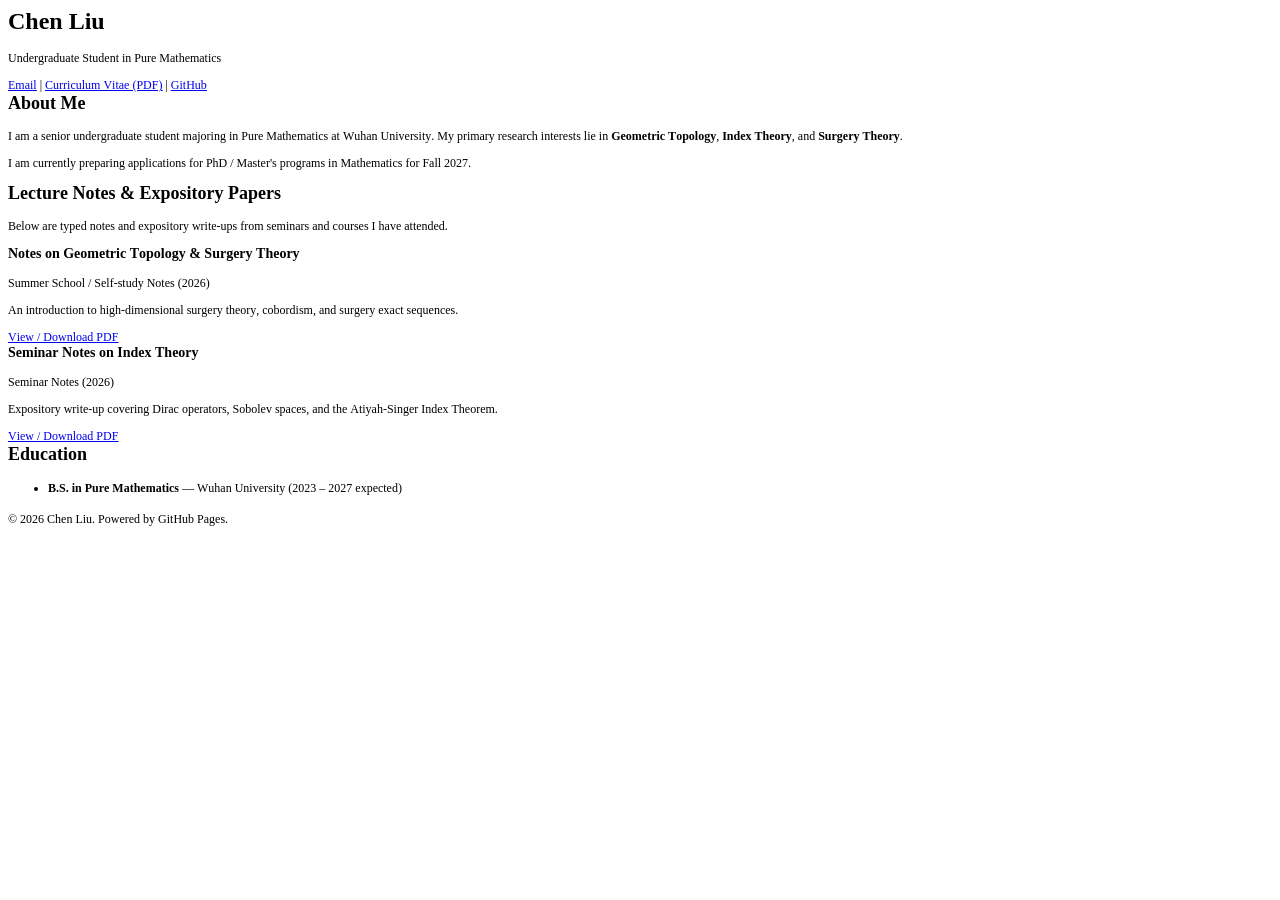
==== index.html @ 590542c5 "Rename Homepage.html to index.html" ====
<!DOCTYPE html PUBLIC "-//W3C//DTD HTML 4.01//EN" "http://www.w3.org/TR/html4/strict.dtd">
<html>
<head>
  <meta http-equiv="Content-Type" content="text/html; charset=utf-8">
  <meta http-equiv="Content-Style-Type" content="text/css">
  <title></title>
  <meta name="Generator" content="Cocoa HTML Writer">
  <meta name="CocoaVersion" content="2685.6">
  <style type="text/css">
    p.p2 {margin: 0.0px 0.0px 12.0px 0.0px; font: 12.0px Times; -webkit-text-stroke: #000000}
    p.p3 {margin: 0.0px 0.0px 0.0px 0.0px; font: 12.0px Times; color: #0000e9; -webkit-text-stroke: #0000e9}
    li.li6 {margin: 0.0px 0.0px 0.0px 0.0px; font: 12.0px Times; -webkit-text-stroke: #000000}
    span.s1 {font-kerning: none}
    span.s2 {text-decoration: underline ; font-kerning: none}
    span.s3 {font-kerning: none; color: #000000; -webkit-text-stroke: 0px #000000}
    span.s4 {text-decoration: underline ; font-kerning: none; -webkit-text-stroke: 0px #0000e9}
    span.s5 {-webkit-text-stroke: 0px #000000}
    ul.ul1 {list-style-type: disc}
  </style>
</head>
<body>
<h1 style="margin: 0.0px 0.0px 16.1px 0.0px; font: 24.0px Times; -webkit-text-stroke: #000000"><span class="s1"><b>Chen Liu</b></span></h1>
<p class="p2"><span class="s1">Undergraduate Student in Pure Mathematics</span></p>
<p class="p3"><span class="s2"><a href="mailto:whu.sillhomer@gmail.com">Email</a></span><span class="s3"> | <a href="file:///Users/sillhomer/Downloads/My%20Homepage/assets/pdf/CV.pdf"><span class="s4">Curriculum Vitae (PDF)</span></a> | <a href="https://github.com/yourusername"><span class="s4">GitHub</span></a></span></p>
<h2 style="margin: 0.0px 0.0px 14.9px 0.0px; font: 18.0px Times; -webkit-text-stroke: #000000"><span class="s1"><b>About Me</b></span></h2>
<p class="p2"><span class="s1">I am a senior undergraduate student majoring in Pure Mathematics at Wuhan University. My primary research interests lie in <b>Geometric Topology</b>, <b>Index Theory</b>, and <b>Surgery Theory</b>.</span></p>
<p class="p2"><span class="s1">I am currently preparing applications for PhD / Master's programs in Mathematics for Fall 2027.</span></p>
<h2 style="margin: 0.0px 0.0px 14.9px 0.0px; font: 18.0px Times; -webkit-text-stroke: #000000"><span class="s1"><b>Lecture Notes &amp; Expository Papers</b></span></h2>
<p class="p2"><span class="s1">Below are typed notes and expository write-ups from seminars and courses I have attended.</span></p>
<h3 style="margin: 0.0px 0.0px 14.0px 0.0px; font: 14.0px Times; -webkit-text-stroke: #000000"><span class="s1"><b>Notes on Geometric Topology &amp; Surgery Theory</b></span></h3>
<p class="p2"><span class="s1">Summer School / Self-study Notes (2026)</span></p>
<p class="p2"><span class="s1">An introduction to high-dimensional surgery theory, cobordism, and surgery exact sequences.</span></p>
<p class="p3"><span class="s2"><a href="file:///Users/sillhomer/Downloads/My%20Homepage/assets/pdf/Topology_Notes.pdf">View / Download PDF</a></span></p>
<h3 style="margin: 0.0px 0.0px 14.0px 0.0px; font: 14.0px Times; -webkit-text-stroke: #000000"><span class="s1"><b>Seminar Notes on Index Theory</b></span></h3>
<p class="p2"><span class="s1">Seminar Notes (2026)</span></p>
<p class="p2"><span class="s1">Expository write-up covering Dirac operators, Sobolev spaces, and the Atiyah-Singer Index Theorem.</span></p>
<p class="p3"><span class="s2"><a href="file:///Users/sillhomer/Downloads/My%20Homepage/assets/pdf/Index_Theory_Notes.pdf">View / Download PDF</a></span></p>
<h2 style="margin: 0.0px 0.0px 14.9px 0.0px; font: 18.0px Times; -webkit-text-stroke: #000000"><span class="s1"><b>Education</b></span></h2>
<ul class="ul1">
  <li class="li6"><span class="s5"><b></b></span><span class="s1"><b>B.S. in Pure Mathematics</b> — Wuhan University (2023 – 2027 expected)<span class="Apple-converted-space"> </span></span></li>
</ul>
<p class="p2"><span class="s1">© 2026 Chen Liu. Powered by GitHub Pages.</span></p>
</body>
</html>
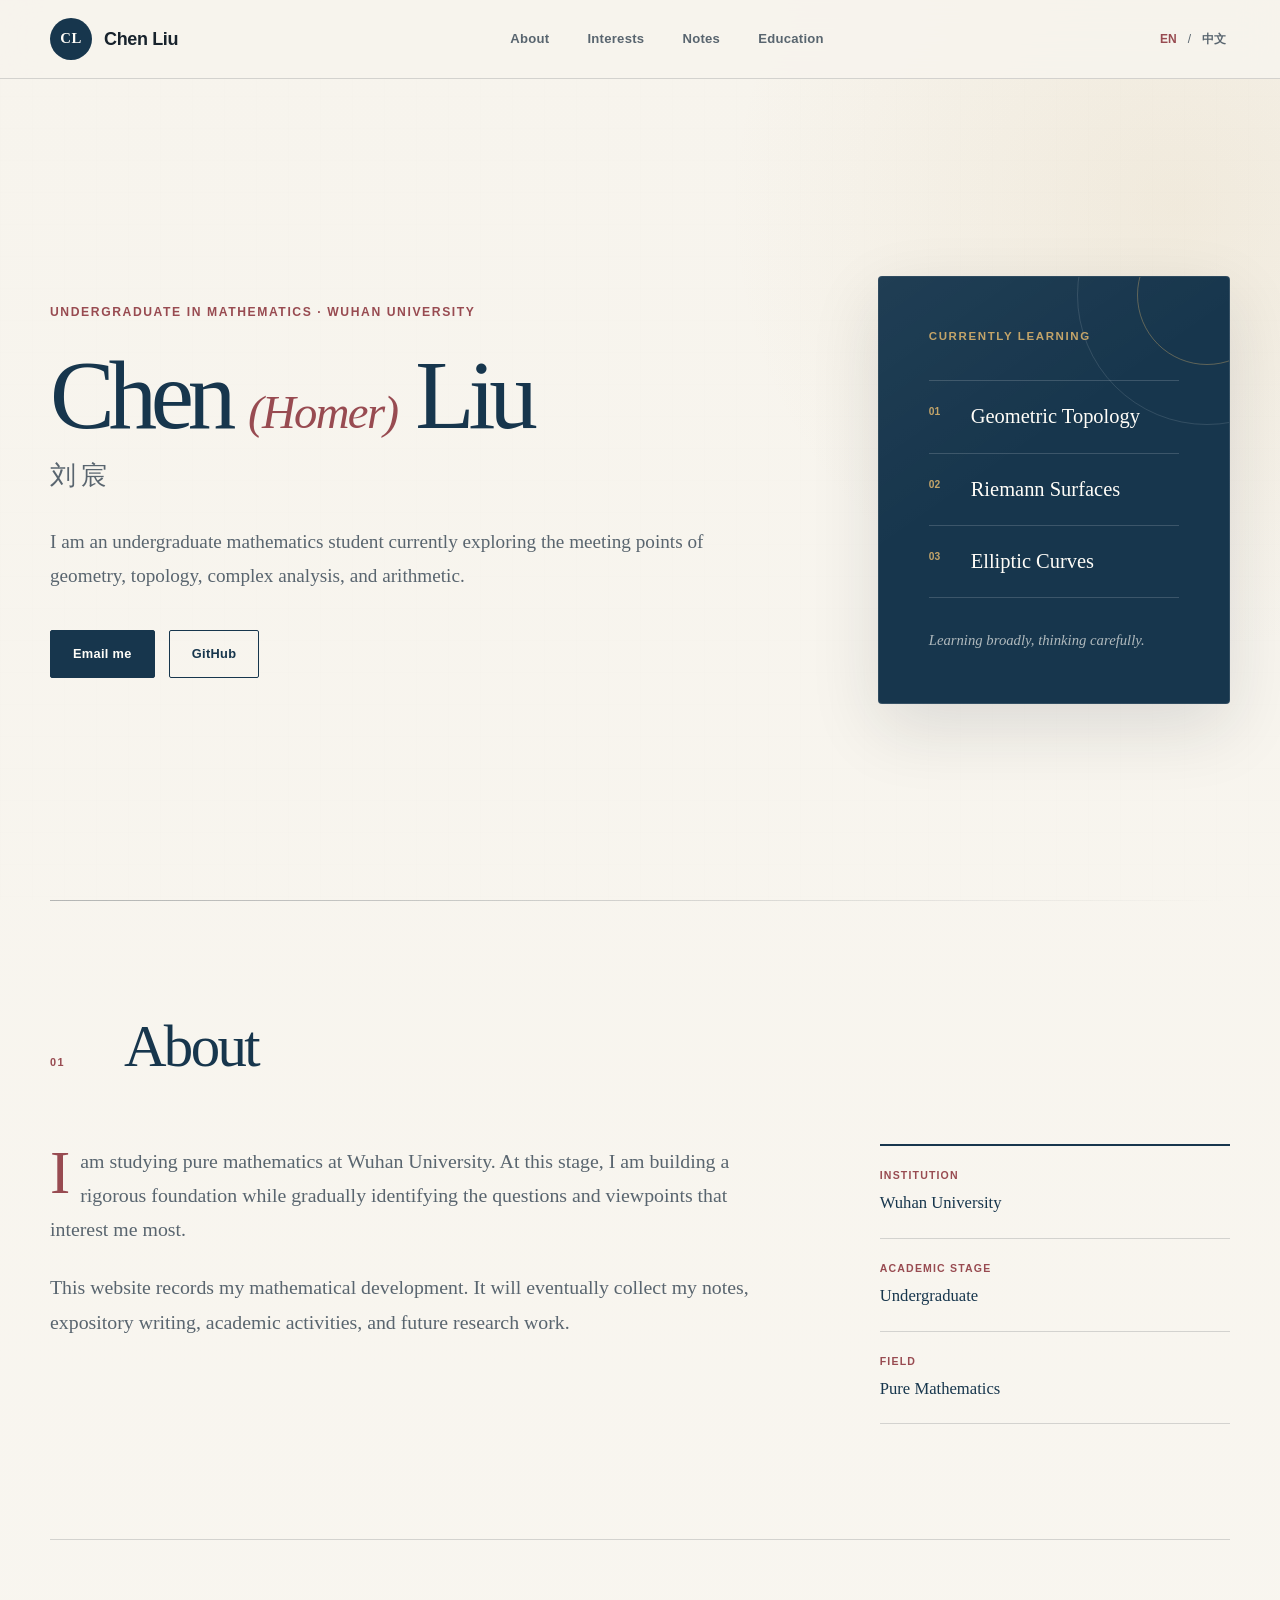
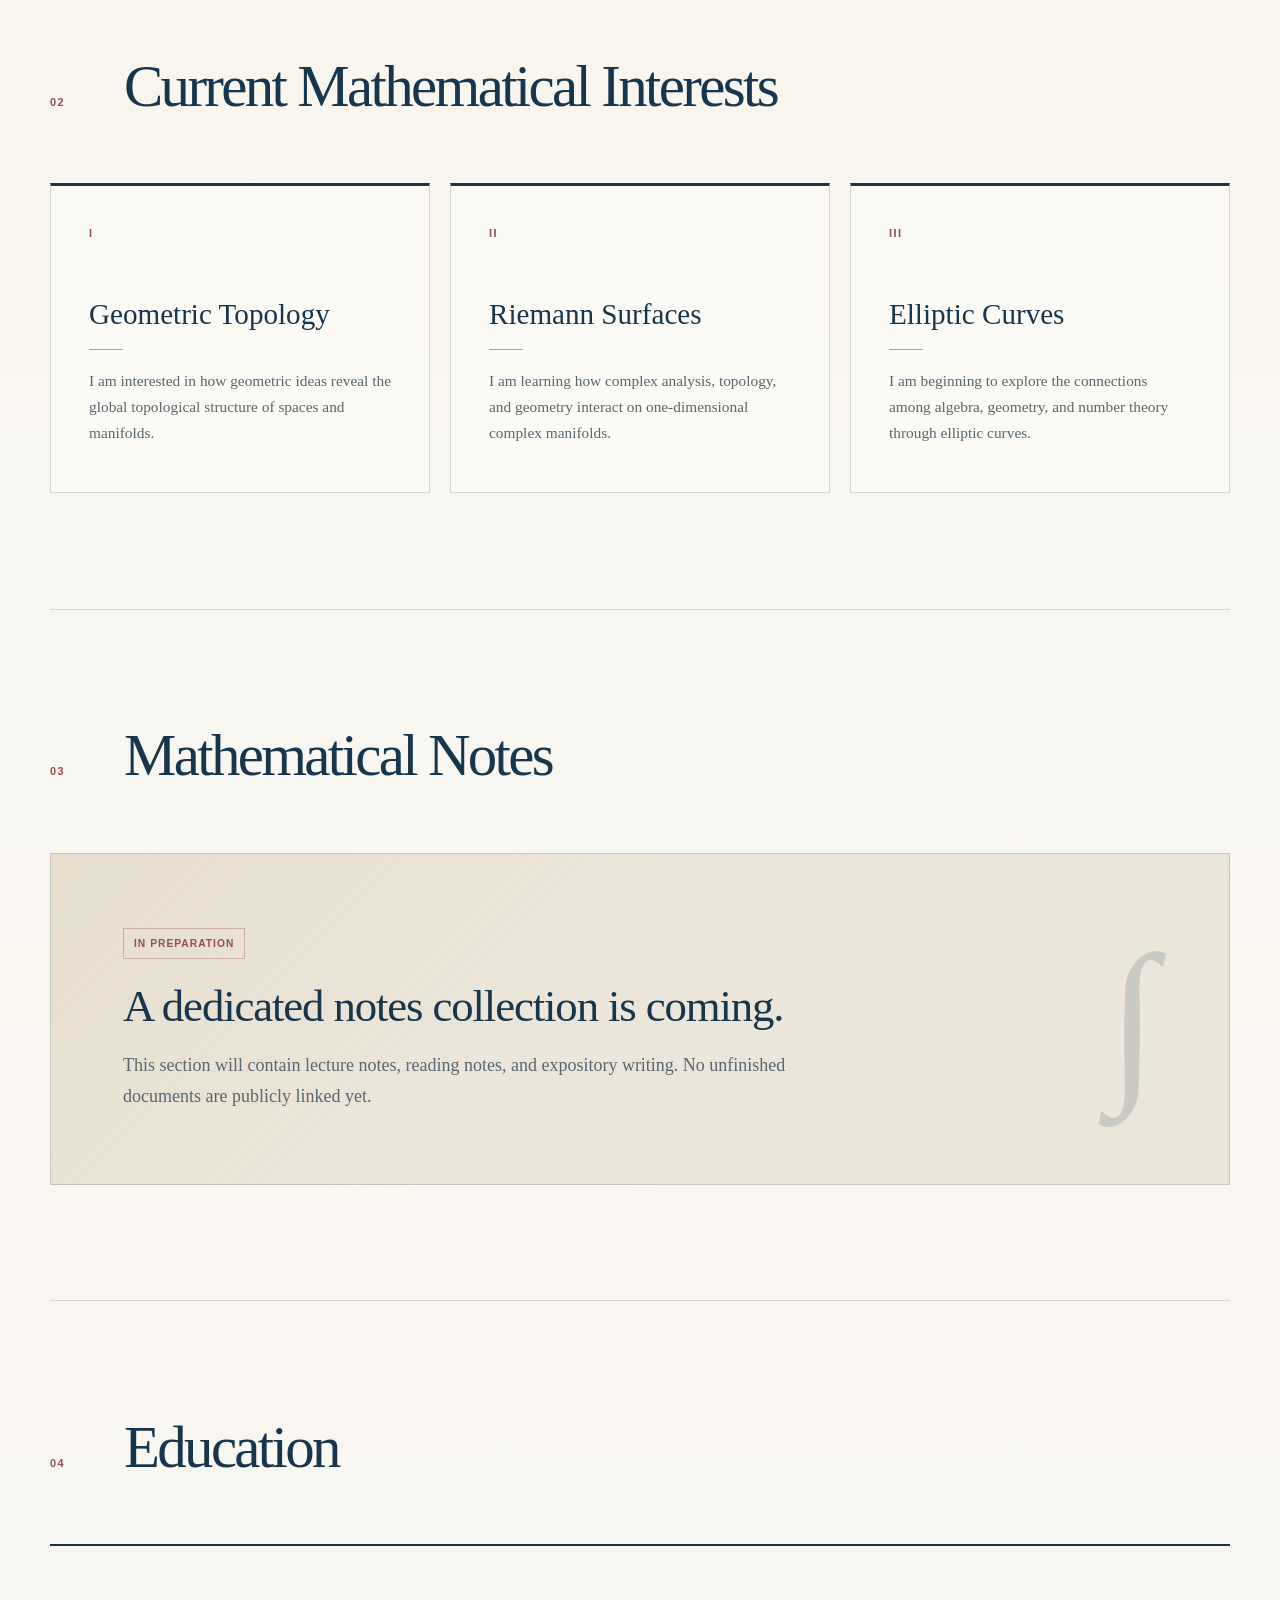
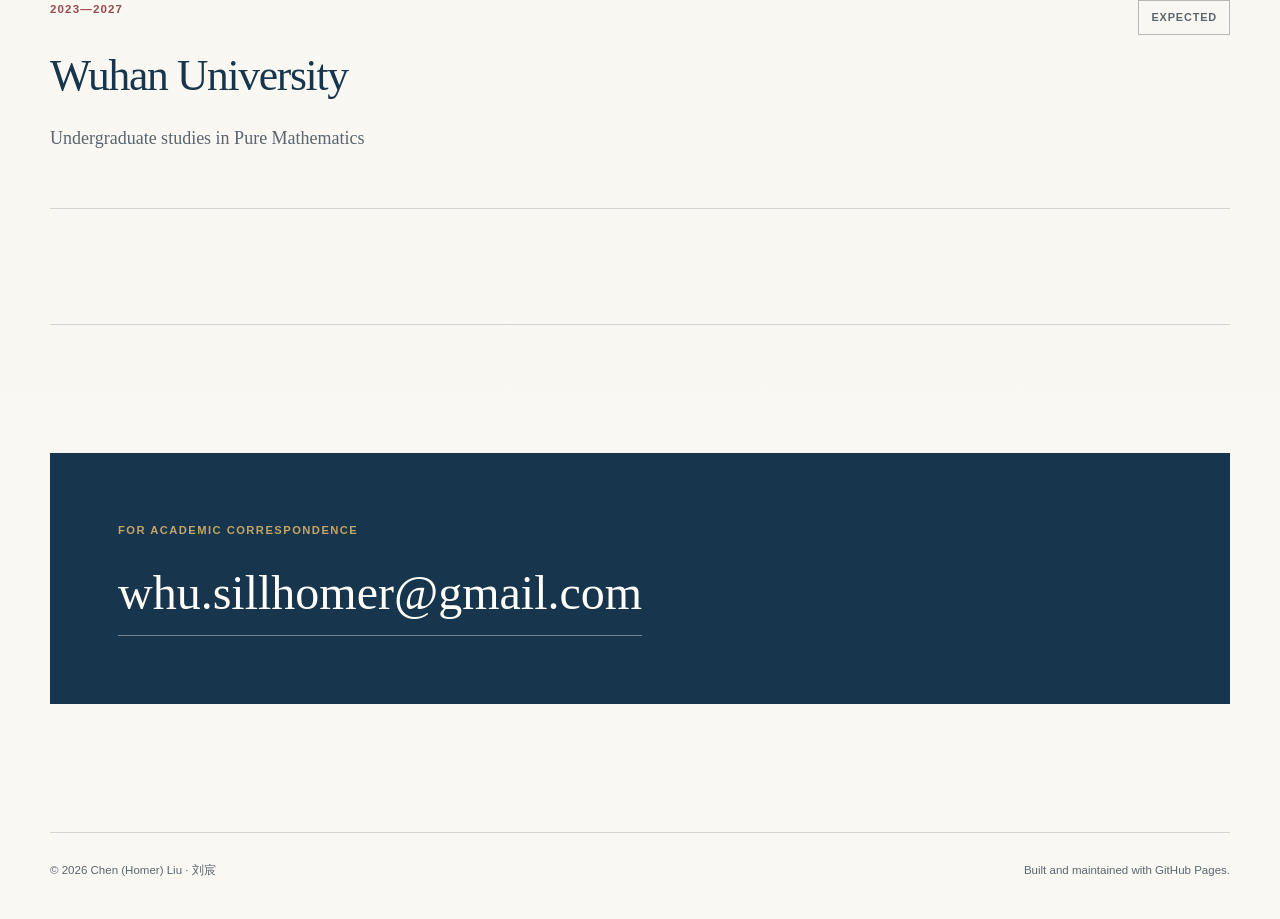
==== commit fa975ad9: "Build bilingual academic homepage" ====
--- a/index.html
+++ b/index.html
@@ -1,44 +1,371 @@
-<!DOCTYPE html PUBLIC "-//W3C//DTD HTML 4.01//EN" "http://www.w3.org/TR/html4/strict.dtd">
-<html>
+<!doctype html>
+<html lang="en" data-language="en">
 <head>
-  <meta http-equiv="Content-Type" content="text/html; charset=utf-8">
-  <meta http-equiv="Content-Style-Type" content="text/css">
-  <title></title>
-  <meta name="Generator" content="Cocoa HTML Writer">
-  <meta name="CocoaVersion" content="2685.6">
-  <style type="text/css">
-    p.p2 {margin: 0.0px 0.0px 12.0px 0.0px; font: 12.0px Times; -webkit-text-stroke: #000000}
-    p.p3 {margin: 0.0px 0.0px 0.0px 0.0px; font: 12.0px Times; color: #0000e9; -webkit-text-stroke: #0000e9}
-    li.li6 {margin: 0.0px 0.0px 0.0px 0.0px; font: 12.0px Times; -webkit-text-stroke: #000000}
-    span.s1 {font-kerning: none}
-    span.s2 {text-decoration: underline ; font-kerning: none}
-    span.s3 {font-kerning: none; color: #000000; -webkit-text-stroke: 0px #000000}
-    span.s4 {text-decoration: underline ; font-kerning: none; -webkit-text-stroke: 0px #0000e9}
-    span.s5 {-webkit-text-stroke: 0px #000000}
-    ul.ul1 {list-style-type: disc}
-  </style>
+  <meta charset="utf-8">
+  <meta name="viewport" content="width=device-width, initial-scale=1">
+  <meta
+    name="description"
+    content="The personal academic website of Chen (Homer) Liu, an undergraduate mathematics student at Wuhan University."
+  >
+  <meta name="author" content="Chen Liu">
+  <title>Chen (Homer) Liu | 刘宸</title>
+  <link rel="stylesheet" href="style.css">
 </head>
+
 <body>
-<h1 style="margin: 0.0px 0.0px 16.1px 0.0px; font: 24.0px Times; -webkit-text-stroke: #000000"><span class="s1"><b>Chen Liu</b></span></h1>
-<p class="p2"><span class="s1">Undergraduate Student in Pure Mathematics</span></p>
-<p class="p3"><span class="s2"><a href="mailto:whu.sillhomer@gmail.com">Email</a></span><span class="s3"> | <a href="file:///Users/sillhomer/Downloads/My%20Homepage/assets/pdf/CV.pdf"><span class="s4">Curriculum Vitae (PDF)</span></a> | <a href="https://github.com/yourusername"><span class="s4">GitHub</span></a></span></p>
-<h2 style="margin: 0.0px 0.0px 14.9px 0.0px; font: 18.0px Times; -webkit-text-stroke: #000000"><span class="s1"><b>About Me</b></span></h2>
-<p class="p2"><span class="s1">I am a senior undergraduate student majoring in Pure Mathematics at Wuhan University. My primary research interests lie in <b>Geometric Topology</b>, <b>Index Theory</b>, and <b>Surgery Theory</b>.</span></p>
-<p class="p2"><span class="s1">I am currently preparing applications for PhD / Master's programs in Mathematics for Fall 2027.</span></p>
-<h2 style="margin: 0.0px 0.0px 14.9px 0.0px; font: 18.0px Times; -webkit-text-stroke: #000000"><span class="s1"><b>Lecture Notes &amp; Expository Papers</b></span></h2>
-<p class="p2"><span class="s1">Below are typed notes and expository write-ups from seminars and courses I have attended.</span></p>
-<h3 style="margin: 0.0px 0.0px 14.0px 0.0px; font: 14.0px Times; -webkit-text-stroke: #000000"><span class="s1"><b>Notes on Geometric Topology &amp; Surgery Theory</b></span></h3>
-<p class="p2"><span class="s1">Summer School / Self-study Notes (2026)</span></p>
-<p class="p2"><span class="s1">An introduction to high-dimensional surgery theory, cobordism, and surgery exact sequences.</span></p>
-<p class="p3"><span class="s2"><a href="file:///Users/sillhomer/Downloads/My%20Homepage/assets/pdf/Topology_Notes.pdf">View / Download PDF</a></span></p>
-<h3 style="margin: 0.0px 0.0px 14.0px 0.0px; font: 14.0px Times; -webkit-text-stroke: #000000"><span class="s1"><b>Seminar Notes on Index Theory</b></span></h3>
-<p class="p2"><span class="s1">Seminar Notes (2026)</span></p>
-<p class="p2"><span class="s1">Expository write-up covering Dirac operators, Sobolev spaces, and the Atiyah-Singer Index Theorem.</span></p>
-<p class="p3"><span class="s2"><a href="file:///Users/sillhomer/Downloads/My%20Homepage/assets/pdf/Index_Theory_Notes.pdf">View / Download PDF</a></span></p>
-<h2 style="margin: 0.0px 0.0px 14.9px 0.0px; font: 18.0px Times; -webkit-text-stroke: #000000"><span class="s1"><b>Education</b></span></h2>
-<ul class="ul1">
-  <li class="li6"><span class="s5"><b></b></span><span class="s1"><b>B.S. in Pure Mathematics</b> — Wuhan University (2023 – 2027 expected)<span class="Apple-converted-space"> </span></span></li>
-</ul>
-<p class="p2"><span class="s1">© 2026 Chen Liu. Powered by GitHub Pages.</span></p>
+  <a class="skip-link" href="#main-content">Skip to content</a>
+
+  <header class="site-header">
+    <div class="nav-container">
+      <a class="brand" href="#home" aria-label="Homepage">
+        <span class="brand-mark">CL</span>
+        <span class="brand-name">Chen Liu</span>
+      </a>
+
+      <nav class="main-nav" aria-label="Main navigation">
+        <a href="#about" data-en="About" data-zh="关于">About</a>
+        <a href="#interests" data-en="Interests" data-zh="兴趣">Interests</a>
+        <a href="#notes" data-en="Notes" data-zh="笔记">Notes</a>
+        <a href="#education" data-en="Education" data-zh="教育">Education</a>
+      </nav>
+
+      <div class="language-switch" aria-label="Language selector">
+        <button
+          class="language-button is-active"
+          type="button"
+          data-language-button="en"
+          aria-pressed="true"
+        >
+          EN
+        </button>
+        <span aria-hidden="true">/</span>
+        <button
+          class="language-button"
+          type="button"
+          data-language-button="zh"
+          aria-pressed="false"
+        >
+          中文
+        </button>
+      </div>
+    </div>
+  </header>
+
+  <main id="main-content">
+    <section class="hero" id="home">
+      <div class="hero-copy">
+        <p
+          class="eyebrow"
+          data-en="Undergraduate in Mathematics · Wuhan University"
+          data-zh="武汉大学 · 数学专业本科生"
+        >
+          Undergraduate in Mathematics · Wuhan University
+        </p>
+
+        <h1>
+          Chen <span class="nickname">(Homer)</span> Liu
+          <span class="chinese-name">刘宸</span>
+        </h1>
+
+        <p
+          class="hero-introduction"
+          data-en="I am an undergraduate mathematics student currently exploring the meeting points of geometry, topology, complex analysis, and arithmetic."
+          data-zh="我是武汉大学数学专业本科生，目前正在探索几何、拓扑、复分析与算术之间的联系。"
+        >
+          I am an undergraduate mathematics student currently exploring the
+          meeting points of geometry, topology, complex analysis, and arithmetic.
+        </p>
+
+        <div class="hero-links">
+          <a class="primary-link" href="mailto:whu.sillhomer@gmail.com">
+            <span data-en="Email me" data-zh="联系邮箱">Email me</span>
+          </a>
+
+          <a
+            class="secondary-link"
+            href="https://github.com/ChenLiuMath"
+            target="_blank"
+            rel="noopener noreferrer"
+          >
+            GitHub
+          </a>
+        </div>
+      </div>
+
+      <aside class="focus-card">
+        <p
+          class="card-label"
+          data-en="Currently learning"
+          data-zh="近期学习"
+        >
+          Currently learning
+        </p>
+
+        <ol class="focus-list">
+          <li>
+            <span class="focus-number">01</span>
+            <span data-en="Geometric Topology" data-zh="几何拓扑">
+              Geometric Topology
+            </span>
+          </li>
+          <li>
+            <span class="focus-number">02</span>
+            <span data-en="Riemann Surfaces" data-zh="黎曼曲面">
+              Riemann Surfaces
+            </span>
+          </li>
+          <li>
+            <span class="focus-number">03</span>
+            <span data-en="Elliptic Curves" data-zh="椭圆曲线">
+              Elliptic Curves
+            </span>
+          </li>
+        </ol>
+
+        <p
+          class="card-note"
+          data-en="Learning broadly, thinking carefully."
+          data-zh="广泛学习，审慎思考。"
+        >
+          Learning broadly, thinking carefully.
+        </p>
+      </aside>
+    </section>
+
+    <section class="content-section" id="about">
+      <div class="section-heading">
+        <span class="section-number">01</span>
+        <h2 data-en="About" data-zh="关于我">About</h2>
+      </div>
+
+      <div class="section-content about-grid">
+        <div class="prose">
+          <p
+            data-en="I am studying pure mathematics at Wuhan University. At this stage, I am building a rigorous foundation while gradually identifying the questions and viewpoints that interest me most."
+            data-zh="我目前在武汉大学学习纯数学。现阶段，我正在夯实数学基础，并逐渐寻找自己最感兴趣的问题与研究视角。"
+          >
+            I am studying pure mathematics at Wuhan University. At this stage,
+            I am building a rigorous foundation while gradually identifying the
+            questions and viewpoints that interest me most.
+          </p>
+
+          <p
+            data-en="This website records my mathematical development. It will eventually collect my notes, expository writing, academic activities, and future research work."
+            data-zh="这个网站用于记录我的数学学习与成长。未来我会在这里整理数学笔记、综述文章、学术活动以及研究成果。"
+          >
+            This website records my mathematical development. It will eventually
+            collect my notes, expository writing, academic activities, and future
+            research work.
+          </p>
+        </div>
+
+        <dl class="facts">
+          <div>
+            <dt data-en="Institution" data-zh="所在院校">Institution</dt>
+            <dd data-en="Wuhan University" data-zh="武汉大学">
+              Wuhan University
+            </dd>
+          </div>
+
+          <div>
+            <dt data-en="Academic stage" data-zh="学习阶段">
+              Academic stage
+            </dt>
+            <dd data-en="Undergraduate" data-zh="本科生">Undergraduate</dd>
+          </div>
+
+          <div>
+            <dt data-en="Field" data-zh="专业方向">Field</dt>
+            <dd data-en="Pure Mathematics" data-zh="纯数学">
+              Pure Mathematics
+            </dd>
+          </div>
+        </dl>
+      </div>
+    </section>
+
+    <section class="content-section" id="interests">
+      <div class="section-heading">
+        <span class="section-number">02</span>
+        <h2
+          data-en="Current Mathematical Interests"
+          data-zh="近期数学兴趣"
+        >
+          Current Mathematical Interests
+        </h2>
+      </div>
+
+      <div class="interest-grid">
+        <article class="interest-card">
+          <p class="interest-index">I</p>
+          <h3 data-en="Geometric Topology" data-zh="几何拓扑">
+            Geometric Topology
+          </h3>
+          <p
+            data-en="I am interested in how geometric ideas reveal the global topological structure of spaces and manifolds."
+            data-zh="我希望理解几何思想如何揭示空间与流形的整体拓扑结构。"
+          >
+            I am interested in how geometric ideas reveal the global
+            topological structure of spaces and manifolds.
+          </p>
+        </article>
+
+        <article class="interest-card">
+          <p class="interest-index">II</p>
+          <h3 data-en="Riemann Surfaces" data-zh="黎曼曲面">
+            Riemann Surfaces
+          </h3>
+          <p
+            data-en="I am learning how complex analysis, topology, and geometry interact on one-dimensional complex manifolds."
+            data-zh="我正在学习复分析、拓扑与几何如何在一维复流形上相互联系。"
+          >
+            I am learning how complex analysis, topology, and geometry interact
+            on one-dimensional complex manifolds.
+          </p>
+        </article>
+
+        <article class="interest-card">
+          <p class="interest-index">III</p>
+          <h3 data-en="Elliptic Curves" data-zh="椭圆曲线">
+            Elliptic Curves
+          </h3>
+          <p
+            data-en="I am beginning to explore the connections among algebra, geometry, and number theory through elliptic curves."
+            data-zh="我正通过椭圆曲线初步探索代数、几何与数论之间的联系。"
+          >
+            I am beginning to explore the connections among algebra, geometry,
+            and number theory through elliptic curves.
+          </p>
+        </article>
+      </div>
+    </section>
+
+    <section class="content-section" id="notes">
+      <div class="section-heading">
+        <span class="section-number">03</span>
+        <h2 data-en="Mathematical Notes" data-zh="数学笔记">
+          Mathematical Notes
+        </h2>
+      </div>
+
+      <div class="notes-placeholder">
+        <div>
+          <p class="status" data-en="In preparation" data-zh="整理中">
+            In preparation
+          </p>
+          <h3
+            data-en="A dedicated notes collection is coming."
+            data-zh="数学笔记专区正在准备中。"
+          >
+            A dedicated notes collection is coming.
+          </h3>
+          <p
+            data-en="This section will contain lecture notes, reading notes, and expository writing. No unfinished documents are publicly linked yet."
+            data-zh="这里将用于整理课程笔记、读书笔记与综述文章。目前暂不公开尚未完成的文档。"
+          >
+            This section will contain lecture notes, reading notes, and
+            expository writing. No unfinished documents are publicly linked yet.
+          </p>
+        </div>
+        <span class="notes-symbol" aria-hidden="true">∫</span>
+      </div>
+    </section>
+
+    <section class="content-section" id="education">
+      <div class="section-heading">
+        <span class="section-number">04</span>
+        <h2 data-en="Education" data-zh="教育经历">Education</h2>
+      </div>
+
+      <div class="education-entry">
+        <div>
+          <p class="education-period">2023—2027</p>
+          <h3 data-en="Wuhan University" data-zh="武汉大学">
+            Wuhan University
+          </h3>
+          <p
+            data-en="Undergraduate studies in Pure Mathematics"
+            data-zh="纯数学方向本科阶段学习"
+          >
+            Undergraduate studies in Pure Mathematics
+          </p>
+        </div>
+
+        <p
+          class="education-status"
+          data-en="Expected"
+          data-zh="预计毕业"
+        >
+          Expected
+        </p>
+      </div>
+    </section>
+
+    <section class="contact-section">
+      <p data-en="For academic correspondence" data-zh="学术交流">
+        For academic correspondence
+      </p>
+      <a href="mailto:whu.sillhomer@gmail.com">
+        whu.sillhomer@gmail.com
+      </a>
+    </section>
+  </main>
+
+  <footer class="site-footer">
+    <p>
+      © <span id="current-year"></span> Chen (Homer) Liu · 刘宸
+    </p>
+    <p data-en="Built and maintained with GitHub Pages." data-zh="使用 GitHub Pages 构建与维护。">
+      Built and maintained with GitHub Pages.
+    </p>
+  </footer>
+
+  <script>
+    const root = document.documentElement;
+    const languageButtons = document.querySelectorAll("[data-language-button]");
+    const translatedElements = document.querySelectorAll("[data-en][data-zh]");
+
+    function setLanguage(language) {
+      root.dataset.language = language;
+      root.lang = language === "zh" ? "zh-CN" : "en";
+
+      translatedElements.forEach((element) => {
+        element.textContent = element.dataset[language];
+      });
+
+      languageButtons.forEach((button) => {
+        const isActive = button.dataset.languageButton === language;
+        button.classList.toggle("is-active", isActive);
+        button.setAttribute("aria-pressed", String(isActive));
+      });
+
+      try {
+        localStorage.setItem("preferred-language", language);
+      } catch (error) {
+        // The language switch still works when browser storage is unavailable.
+      }
+    }
+
+    languageButtons.forEach((button) => {
+      button.addEventListener("click", () => {
+        setLanguage(button.dataset.languageButton);
+      });
+    });
+
+    let preferredLanguage = "en";
+
+    try {
+      const savedLanguage = localStorage.getItem("preferred-language");
+      if (savedLanguage === "zh" || savedLanguage === "en") {
+        preferredLanguage = savedLanguage;
+      }
+    } catch (error) {
+      preferredLanguage = "en";
+    }
+
+    setLanguage(preferredLanguage);
+    document.getElementById("current-year").textContent =
+      new Date().getFullYear();
+  </script>
 </body>
-</html>
+</html>
--- a/style.css
+++ b/style.css
@@ -0,0 +1,970 @@
+:root {
+  color-scheme: light;
+
+  --paper: #f7f4ed;
+  --paper-deep: #ece6da;
+  --surface: #fffdf8;
+  --ink: #18232d;
+  --ink-soft: #59656f;
+  --navy: #17364d;
+  --navy-light: #315b73;
+  --accent: #984b51;
+  --gold: #c3a469;
+  --line: rgba(24, 35, 45, 0.16);
+  --line-strong: rgba(24, 35, 45, 0.3);
+  --shadow: 0 24px 70px rgba(24, 35, 45, 0.12);
+
+  --serif:
+    "Iowan Old Style",
+    "Baskerville",
+    "Times New Roman",
+    "Songti SC",
+    "STSong",
+    serif;
+
+  --sans:
+    -apple-system,
+    BlinkMacSystemFont,
+    "Segoe UI",
+    "Helvetica Neue",
+    "PingFang SC",
+    "Hiragino Sans GB",
+    "Microsoft YaHei",
+    sans-serif;
+}
+
+*,
+*::before,
+*::after {
+  box-sizing: border-box;
+}
+
+html {
+  scroll-behavior: smooth;
+  scroll-padding-top: 110px;
+}
+
+body {
+  margin: 0;
+  min-width: 320px;
+  overflow-x: hidden;
+  background:
+    radial-gradient(
+      circle at 92% 5%,
+      rgba(195, 164, 105, 0.13),
+      transparent 28rem
+    ),
+    linear-gradient(180deg, var(--paper) 0%, #faf8f3 100%);
+  color: var(--ink);
+  font-family: var(--serif);
+  font-size: 18px;
+  line-height: 1.72;
+  -webkit-font-smoothing: antialiased;
+  text-rendering: optimizeLegibility;
+}
+
+body::before {
+  position: fixed;
+  inset: 0;
+  z-index: -1;
+  pointer-events: none;
+  content: "";
+  opacity: 0.24;
+  background-image:
+    linear-gradient(rgba(23, 54, 77, 0.025) 1px, transparent 1px),
+    linear-gradient(90deg, rgba(23, 54, 77, 0.025) 1px, transparent 1px);
+  background-size: 32px 32px;
+}
+
+::selection {
+  color: var(--surface);
+  background: var(--navy);
+}
+
+a {
+  color: inherit;
+  text-decoration: none;
+}
+
+button {
+  color: inherit;
+  font: inherit;
+}
+
+a,
+button {
+  -webkit-tap-highlight-color: transparent;
+}
+
+a:focus-visible,
+button:focus-visible {
+  outline: 3px solid rgba(152, 75, 81, 0.35);
+  outline-offset: 4px;
+}
+
+.skip-link {
+  position: fixed;
+  top: 12px;
+  left: 12px;
+  z-index: 100;
+  padding: 10px 16px;
+  border-radius: 3px;
+  color: white;
+  background: var(--navy);
+  font-family: var(--sans);
+  font-size: 0.82rem;
+  transform: translateY(-150%);
+  transition: transform 160ms ease;
+}
+
+.skip-link:focus {
+  transform: translateY(0);
+}
+
+/* Navigation */
+
+.site-header {
+  position: sticky;
+  top: 0;
+  z-index: 50;
+  border-bottom: 1px solid var(--line);
+  background: rgba(247, 244, 237, 0.92);
+  -webkit-backdrop-filter: blur(18px);
+  backdrop-filter: blur(18px);
+}
+
+.nav-container {
+  display: grid;
+  grid-template-columns: auto 1fr auto;
+  align-items: center;
+  width: min(1180px, calc(100% - 48px));
+  min-height: 78px;
+  margin: 0 auto;
+  gap: 28px;
+}
+
+.brand {
+  display: inline-flex;
+  align-items: center;
+  gap: 12px;
+  font-family: var(--sans);
+  font-weight: 650;
+  letter-spacing: -0.02em;
+}
+
+.brand-mark {
+  display: grid;
+  width: 42px;
+  height: 42px;
+  place-items: center;
+  border-radius: 50%;
+  color: var(--surface);
+  background: var(--navy);
+  font-family: var(--serif);
+  font-size: 0.92rem;
+  font-weight: 700;
+  letter-spacing: 0.04em;
+}
+
+.brand-name {
+  white-space: nowrap;
+}
+
+.main-nav {
+  display: flex;
+  justify-content: center;
+  gap: clamp(18px, 3vw, 38px);
+  font-family: var(--sans);
+  font-size: 0.82rem;
+  font-weight: 600;
+  letter-spacing: 0.02em;
+}
+
+.main-nav a {
+  position: relative;
+  padding: 10px 0;
+  color: var(--ink-soft);
+}
+
+.main-nav a::after {
+  position: absolute;
+  right: 0;
+  bottom: 4px;
+  left: 0;
+  height: 1px;
+  content: "";
+  background: var(--accent);
+  transform: scaleX(0);
+  transform-origin: right;
+  transition: transform 180ms ease;
+}
+
+.main-nav a:hover {
+  color: var(--ink);
+}
+
+.main-nav a:hover::after {
+  transform: scaleX(1);
+  transform-origin: left;
+}
+
+.language-switch {
+  display: flex;
+  align-items: center;
+  gap: 7px;
+  color: var(--ink-soft);
+  font-family: var(--sans);
+  font-size: 0.75rem;
+}
+
+.language-button {
+  padding: 6px 4px;
+  border: 0;
+  cursor: pointer;
+  color: var(--ink-soft);
+  background: transparent;
+  font-weight: 600;
+}
+
+.language-button.is-active {
+  color: var(--accent);
+}
+
+/* Hero */
+
+.hero {
+  position: relative;
+  display: grid;
+  grid-template-columns: minmax(0, 1.4fr) minmax(300px, 0.68fr);
+  align-items: center;
+  width: min(1180px, calc(100% - 48px));
+  min-height: calc(100vh - 78px);
+  margin: 0 auto;
+  padding: clamp(76px, 10vw, 136px) 0;
+  gap: clamp(54px, 8vw, 110px);
+}
+
+.hero::after {
+  position: absolute;
+  right: 0;
+  bottom: 0;
+  left: 0;
+  height: 1px;
+  content: "";
+  background: linear-gradient(
+    90deg,
+    var(--line-strong),
+    var(--line),
+    transparent
+  );
+}
+
+.eyebrow {
+  margin: 0 0 28px;
+  color: var(--accent);
+  font-family: var(--sans);
+  font-size: 0.76rem;
+  font-weight: 700;
+  letter-spacing: 0.13em;
+  text-transform: uppercase;
+}
+
+.hero h1 {
+  max-width: 850px;
+  margin: 0;
+  color: var(--navy);
+  font-size: clamp(3.6rem, 7.6vw, 7.2rem);
+  font-weight: 500;
+  letter-spacing: -0.065em;
+  line-height: 0.92;
+}
+
+.nickname {
+  color: var(--accent);
+  font-size: 0.48em;
+  font-style: italic;
+  font-weight: 400;
+  letter-spacing: -0.035em;
+}
+
+.chinese-name {
+  display: block;
+  margin-top: 0.75em;
+  color: var(--ink-soft);
+  font-family:
+    "Songti SC",
+    "STSong",
+    var(--serif);
+  font-size: 0.27em;
+  font-weight: 500;
+  letter-spacing: 0.2em;
+  line-height: 1.2;
+}
+
+.hero-introduction {
+  max-width: 720px;
+  margin: 34px 0 0;
+  color: var(--ink-soft);
+  font-size: clamp(1.08rem, 1.5vw, 1.3rem);
+  line-height: 1.75;
+}
+
+.hero-links {
+  display: flex;
+  flex-wrap: wrap;
+  margin-top: 38px;
+  gap: 14px;
+}
+
+.primary-link,
+.secondary-link {
+  display: inline-flex;
+  min-height: 48px;
+  align-items: center;
+  justify-content: center;
+  padding: 0 22px;
+  border: 1px solid var(--navy);
+  border-radius: 2px;
+  font-family: var(--sans);
+  font-size: 0.8rem;
+  font-weight: 650;
+  letter-spacing: 0.025em;
+  transition:
+    color 180ms ease,
+    background 180ms ease,
+    transform 180ms ease;
+}
+
+.primary-link {
+  color: var(--surface);
+  background: var(--navy);
+}
+
+.secondary-link {
+  color: var(--navy);
+  background: transparent;
+}
+
+.primary-link:hover,
+.secondary-link:hover {
+  transform: translateY(-2px);
+}
+
+.primary-link:hover {
+  background: var(--navy-light);
+}
+
+.secondary-link:hover {
+  color: var(--surface);
+  background: var(--navy);
+}
+
+/* Current-focus card */
+
+.focus-card {
+  position: relative;
+  overflow: hidden;
+  padding: clamp(34px, 4vw, 50px);
+  border: 1px solid rgba(255, 255, 255, 0.1);
+  border-radius: 4px;
+  color: var(--surface);
+  background:
+    linear-gradient(145deg, rgba(255, 255, 255, 0.04), transparent 42%),
+    var(--navy);
+  box-shadow: var(--shadow);
+}
+
+.focus-card::before {
+  position: absolute;
+  top: -112px;
+  right: -108px;
+  width: 260px;
+  height: 260px;
+  border: 1px solid rgba(255, 255, 255, 0.12);
+  border-radius: 50%;
+  content: "";
+}
+
+.focus-card::after {
+  position: absolute;
+  top: -52px;
+  right: -48px;
+  width: 140px;
+  height: 140px;
+  border: 1px solid rgba(195, 164, 105, 0.42);
+  border-radius: 50%;
+  content: "";
+}
+
+.card-label {
+  position: relative;
+  z-index: 1;
+  margin: 0 0 34px;
+  color: var(--gold);
+  font-family: var(--sans);
+  font-size: 0.72rem;
+  font-weight: 700;
+  letter-spacing: 0.14em;
+  text-transform: uppercase;
+}
+
+.focus-list {
+  position: relative;
+  z-index: 1;
+  padding: 0;
+  margin: 0;
+  list-style: none;
+}
+
+.focus-list li {
+  display: grid;
+  grid-template-columns: 34px 1fr;
+  padding: 18px 0;
+  border-top: 1px solid rgba(255, 255, 255, 0.16);
+  gap: 8px;
+  font-size: clamp(1.05rem, 1.6vw, 1.3rem);
+}
+
+.focus-list li:last-child {
+  border-bottom: 1px solid rgba(255, 255, 255, 0.16);
+}
+
+.focus-number {
+  padding-top: 4px;
+  color: var(--gold);
+  font-family: var(--sans);
+  font-size: 0.64rem;
+  font-weight: 700;
+}
+
+.card-note {
+  position: relative;
+  z-index: 1;
+  margin: 30px 0 0;
+  color: rgba(255, 253, 248, 0.66);
+  font-size: 0.92rem;
+  font-style: italic;
+}
+
+/* Shared section styles */
+
+.content-section {
+  width: min(1180px, calc(100% - 48px));
+  margin: 0 auto;
+  padding: clamp(76px, 9vw, 116px) 0;
+  border-bottom: 1px solid var(--line);
+  scroll-margin-top: 100px;
+}
+
+.section-heading {
+  display: grid;
+  grid-template-columns: 54px minmax(0, 1fr);
+  align-items: baseline;
+  margin-bottom: clamp(38px, 6vw, 66px);
+  gap: 20px;
+}
+
+.section-number {
+  color: var(--accent);
+  font-family: var(--sans);
+  font-size: 0.68rem;
+  font-weight: 700;
+  letter-spacing: 0.13em;
+}
+
+.section-heading h2 {
+  margin: 0;
+  color: var(--navy);
+  font-size: clamp(2.2rem, 4.6vw, 4.25rem);
+  font-weight: 500;
+  letter-spacing: -0.045em;
+  line-height: 1.05;
+}
+
+/* About */
+
+.about-grid {
+  display: grid;
+  grid-template-columns: minmax(0, 1.35fr) minmax(260px, 0.65fr);
+  align-items: start;
+  gap: clamp(48px, 8vw, 110px);
+}
+
+.prose {
+  max-width: 760px;
+}
+
+.prose p {
+  margin: 0;
+  color: var(--ink-soft);
+  font-size: clamp(1.06rem, 1.55vw, 1.24rem);
+}
+
+.prose p + p {
+  margin-top: 24px;
+}
+
+html[data-language="en"] .prose p:first-child::first-letter {
+  float: left;
+  margin: 8px 10px 0 0;
+  color: var(--accent);
+  font-size: 3.8rem;
+  line-height: 0.68;
+}
+
+.facts {
+  padding: 0;
+  margin: 0;
+  border-top: 2px solid var(--navy);
+}
+
+.facts div {
+  padding: 20px 0;
+  border-bottom: 1px solid var(--line);
+}
+
+.facts dt {
+  margin-bottom: 5px;
+  color: var(--accent);
+  font-family: var(--sans);
+  font-size: 0.66rem;
+  font-weight: 700;
+  letter-spacing: 0.11em;
+  text-transform: uppercase;
+}
+
+.facts dd {
+  margin: 0;
+  color: var(--navy);
+  font-size: 1.04rem;
+}
+
+/* Interests */
+
+.interest-grid {
+  display: grid;
+  grid-template-columns: repeat(3, minmax(0, 1fr));
+  gap: 20px;
+}
+
+.interest-card {
+  position: relative;
+  min-height: 310px;
+  padding: clamp(26px, 3vw, 38px);
+  border: 1px solid var(--line);
+  border-top: 3px solid var(--navy);
+  background: rgba(255, 253, 248, 0.58);
+  transition:
+    border-color 180ms ease,
+    box-shadow 180ms ease,
+    transform 180ms ease;
+}
+
+.interest-card:hover {
+  border-color: rgba(23, 54, 77, 0.3);
+  box-shadow: 0 18px 45px rgba(24, 35, 45, 0.08);
+  transform: translateY(-5px);
+}
+
+.interest-index {
+  margin: 0 0 54px;
+  color: var(--accent);
+  font-family: var(--sans);
+  font-size: 0.7rem;
+  font-weight: 700;
+  letter-spacing: 0.12em;
+}
+
+.interest-card h3 {
+  margin: 0 0 18px;
+  color: var(--navy);
+  font-size: clamp(1.35rem, 2.3vw, 1.82rem);
+  font-weight: 500;
+  line-height: 1.15;
+}
+
+.interest-card h3::after {
+  display: block;
+  width: 34px;
+  height: 1px;
+  margin-top: 18px;
+  content: "";
+  background: var(--gold);
+}
+
+.interest-card > p:last-child {
+  margin: 0;
+  color: var(--ink-soft);
+  font-size: 0.96rem;
+  line-height: 1.7;
+}
+
+/* Notes */
+
+.notes-placeholder {
+  position: relative;
+  display: grid;
+  grid-template-columns: minmax(0, 1fr) auto;
+  align-items: center;
+  overflow: hidden;
+  padding: clamp(34px, 6vw, 72px);
+  border: 1px solid var(--line);
+  background:
+    linear-gradient(
+      135deg,
+      rgba(195, 164, 105, 0.12),
+      transparent 42%
+    ),
+    var(--paper-deep);
+  gap: 40px;
+}
+
+.notes-placeholder > div {
+  position: relative;
+  z-index: 1;
+  max-width: 760px;
+}
+
+.status {
+  display: inline-block;
+  padding: 6px 10px;
+  margin: 0 0 22px;
+  border: 1px solid rgba(152, 75, 81, 0.34);
+  color: var(--accent);
+  font-family: var(--sans);
+  font-size: 0.64rem;
+  font-weight: 700;
+  letter-spacing: 0.1em;
+  text-transform: uppercase;
+}
+
+.notes-placeholder h3 {
+  margin: 0 0 18px;
+  color: var(--navy);
+  font-size: clamp(1.7rem, 3.5vw, 3rem);
+  font-weight: 500;
+  letter-spacing: -0.025em;
+  line-height: 1.14;
+}
+
+.notes-placeholder p:last-child {
+  max-width: 680px;
+  margin: 0;
+  color: var(--ink-soft);
+}
+
+.notes-symbol {
+  position: relative;
+  z-index: 1;
+  color: rgba(23, 54, 77, 0.16);
+  font-size: clamp(7rem, 14vw, 12rem);
+  font-style: italic;
+  line-height: 0.7;
+}
+
+/* Education */
+
+.education-entry {
+  display: flex;
+  align-items: flex-start;
+  justify-content: space-between;
+  padding: clamp(30px, 5vw, 54px) 0;
+  border-top: 2px solid var(--navy);
+  border-bottom: 1px solid var(--line);
+  gap: 32px;
+}
+
+.education-period {
+  margin: 0 0 18px;
+  color: var(--accent);
+  font-family: var(--sans);
+  font-size: 0.72rem;
+  font-weight: 700;
+  letter-spacing: 0.1em;
+}
+
+.education-entry h3 {
+  margin: 0 0 10px;
+  color: var(--navy);
+  font-size: clamp(1.75rem, 3.4vw, 3rem);
+  font-weight: 500;
+  letter-spacing: -0.03em;
+}
+
+.education-entry div > p:last-child {
+  margin: 0;
+  color: var(--ink-soft);
+}
+
+.education-status {
+  flex: 0 0 auto;
+  padding: 7px 12px;
+  margin: 0;
+  border: 1px solid var(--line-strong);
+  color: var(--ink-soft);
+  font-family: var(--sans);
+  font-size: 0.68rem;
+  font-weight: 650;
+  letter-spacing: 0.08em;
+  text-transform: uppercase;
+}
+
+/* Contact and footer */
+
+.contact-section {
+  display: grid;
+  width: min(1180px, calc(100% - 48px));
+  margin: clamp(76px, 10vw, 130px) auto;
+  padding: clamp(38px, 6vw, 68px);
+  color: var(--surface);
+  background: var(--navy);
+  gap: 12px;
+}
+
+.contact-section p {
+  margin: 0;
+  color: var(--gold);
+  font-family: var(--sans);
+  font-size: 0.7rem;
+  font-weight: 700;
+  letter-spacing: 0.13em;
+  text-transform: uppercase;
+}
+
+.contact-section a {
+  width: fit-content;
+  max-width: 100%;
+  border-bottom: 1px solid rgba(255, 253, 248, 0.4);
+  font-size: clamp(1.35rem, 4vw, 3rem);
+  overflow-wrap: anywhere;
+  transition:
+    color 160ms ease,
+    border-color 160ms ease;
+}
+
+.contact-section a:hover {
+  color: var(--gold);
+  border-color: var(--gold);
+}
+
+.site-footer {
+  display: flex;
+  justify-content: space-between;
+  width: min(1180px, calc(100% - 48px));
+  padding: 28px 0 38px;
+  margin: 0 auto;
+  border-top: 1px solid var(--line);
+  color: var(--ink-soft);
+  gap: 24px;
+  font-family: var(--sans);
+  font-size: 0.72rem;
+}
+
+.site-footer p {
+  margin: 0;
+}
+
+/* Chinese typography */
+
+html[data-language="zh"] body {
+  letter-spacing: 0.01em;
+}
+
+html[data-language="zh"] .hero-introduction,
+html[data-language="zh"] .prose p,
+html[data-language="zh"] .interest-card > p:last-child,
+html[data-language="zh"] .notes-placeholder p:last-child {
+  line-height: 1.95;
+}
+
+html[data-language="zh"] .eyebrow,
+html[data-language="zh"] .card-label,
+html[data-language="zh"] .facts dt,
+html[data-language="zh"] .status,
+html[data-language="zh"] .contact-section p {
+  letter-spacing: 0.08em;
+}
+
+/* Tablet */
+
+@media (max-width: 940px) {
+  .hero {
+    grid-template-columns: 1fr;
+    min-height: auto;
+  }
+
+  .focus-card {
+    width: min(100%, 620px);
+  }
+
+  .about-grid {
+    grid-template-columns: 1fr;
+  }
+
+  .facts {
+    display: grid;
+    grid-template-columns: repeat(3, 1fr);
+  }
+
+  .facts div {
+    padding-right: 18px;
+  }
+
+  .interest-grid {
+    grid-template-columns: 1fr;
+  }
+
+  .interest-card {
+    min-height: auto;
+  }
+
+  .interest-index {
+    margin-bottom: 32px;
+  }
+}
+
+/* Mobile navigation and layout */
+
+@media (max-width: 720px) {
+  body {
+    font-size: 17px;
+  }
+
+  html {
+    scroll-padding-top: 140px;
+  }
+
+  .nav-container {
+    grid-template-columns: 1fr auto;
+    width: min(100% - 32px, 1180px);
+    padding: 13px 0;
+    gap: 10px 18px;
+  }
+
+  .brand-mark {
+    width: 38px;
+    height: 38px;
+  }
+
+  .main-nav {
+    grid-column: 1 / -1;
+    grid-row: 2;
+    justify-content: flex-start;
+    overflow-x: auto;
+    padding: 3px 0 0;
+    gap: 24px;
+    scrollbar-width: none;
+  }
+
+  .main-nav::-webkit-scrollbar {
+    display: none;
+  }
+
+  .main-nav a {
+    flex: 0 0 auto;
+    padding: 6px 0;
+  }
+
+  .language-switch {
+    justify-self: end;
+  }
+
+  .hero,
+  .content-section,
+  .contact-section,
+  .site-footer {
+    width: min(100% - 32px, 1180px);
+  }
+
+  .hero {
+    padding: 70px 0 82px;
+    gap: 54px;
+  }
+
+  .hero h1 {
+    font-size: clamp(3rem, 15vw, 5.3rem);
+  }
+
+  .hero-introduction {
+    margin-top: 28px;
+  }
+
+  .section-heading {
+    grid-template-columns: 38px minmax(0, 1fr);
+    gap: 12px;
+  }
+
+  .facts {
+    grid-template-columns: 1fr;
+  }
+
+  .notes-placeholder {
+    grid-template-columns: 1fr;
+  }
+
+  .notes-symbol {
+    position: absolute;
+    right: 18px;
+    bottom: 4px;
+    opacity: 0.5;
+  }
+
+  .education-entry {
+    flex-direction: column;
+  }
+
+  .site-footer {
+    flex-direction: column;
+    padding-bottom: 30px;
+    gap: 8px;
+  }
+}
+
+@media (max-width: 440px) {
+  .brand-name {
+    display: none;
+  }
+
+  .hero-links {
+    align-items: stretch;
+    flex-direction: column;
+  }
+
+  .primary-link,
+  .secondary-link {
+    width: 100%;
+  }
+
+  .focus-card {
+    padding: 30px 24px;
+  }
+
+  .content-section {
+    padding: 70px 0;
+  }
+
+  .section-heading h2 {
+    font-size: 2.25rem;
+  }
+
+  .contact-section {
+    padding: 34px 24px;
+  }
+}
+
+/* Respect reduced-motion preferences */
+
+@media (prefers-reduced-motion: reduce) {
+  html {
+    scroll-behavior: auto;
+  }
+
+  *,
+  *::before,
+  *::after {
+    scroll-behavior: auto !important;
+    transition-duration: 0.01ms !important;
+    animation-duration: 0.01ms !important;
+    animation-iteration-count: 1 !important;
+  }
+}
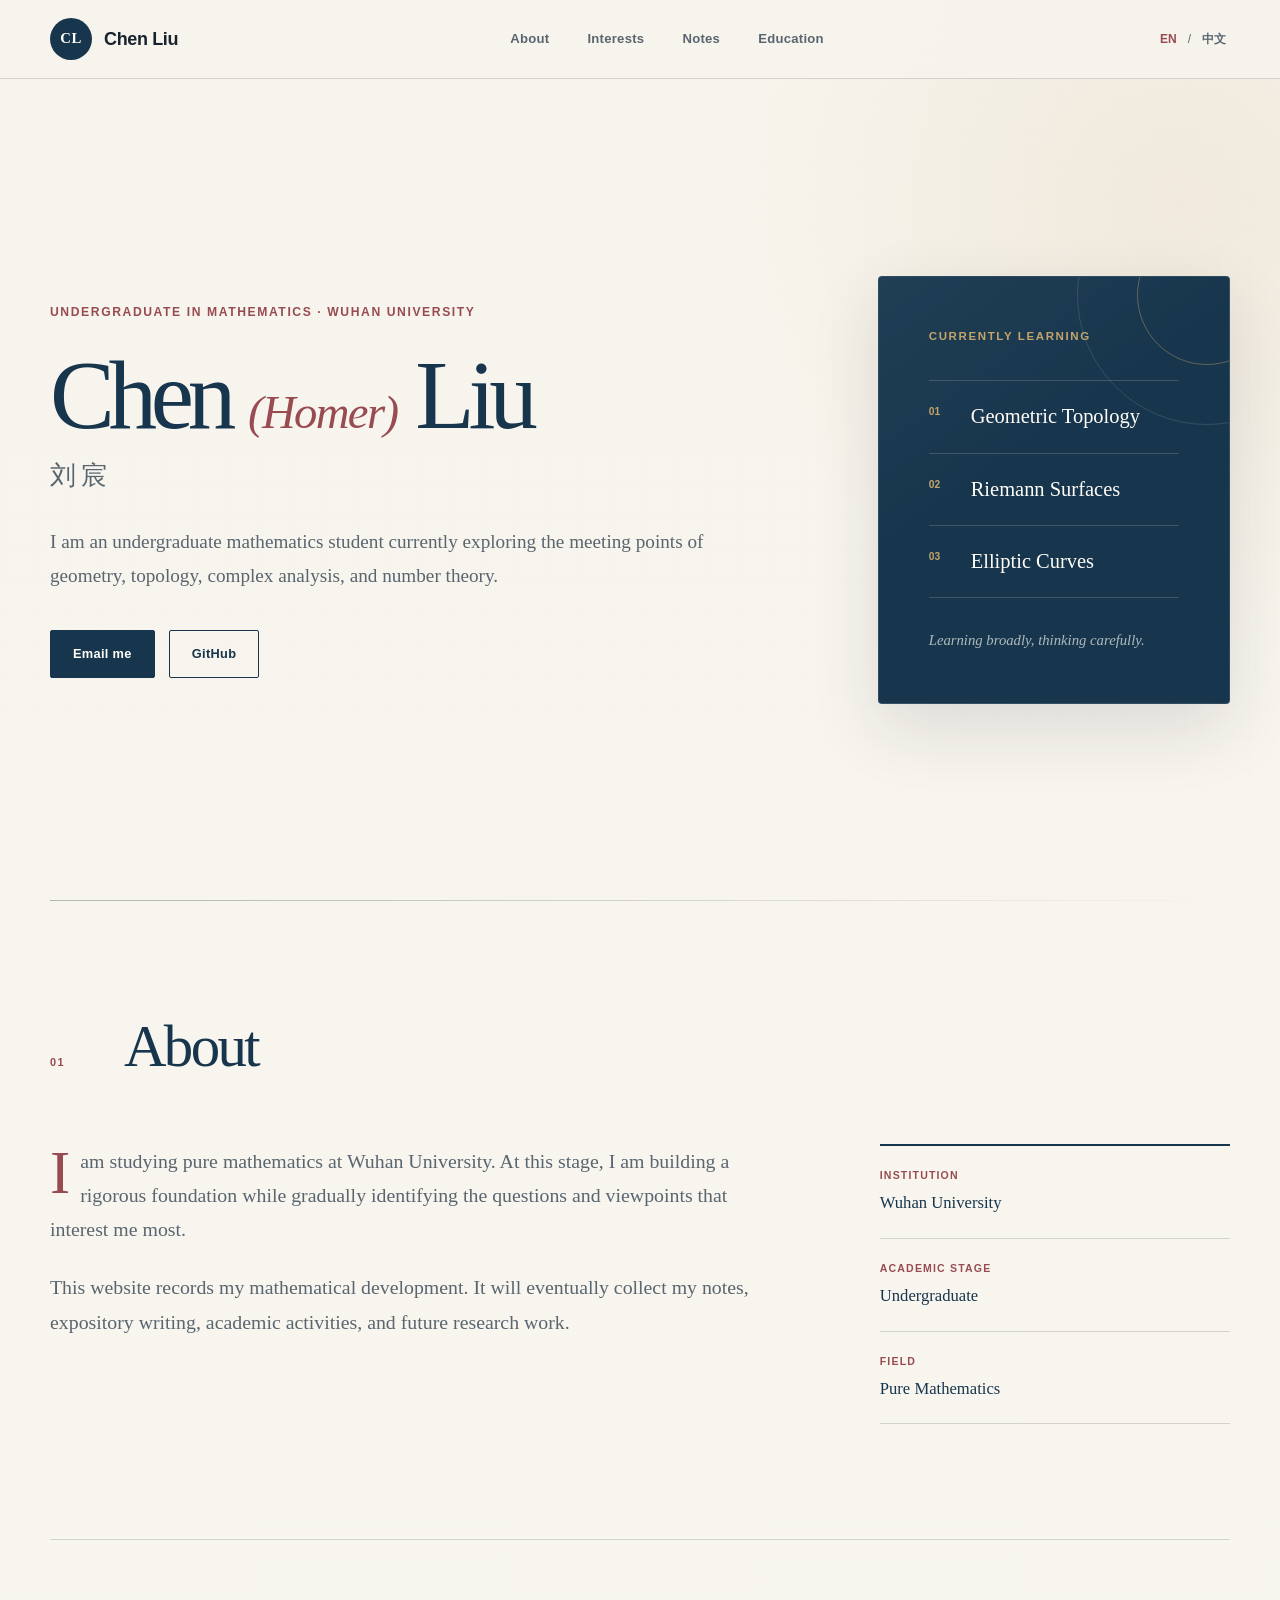
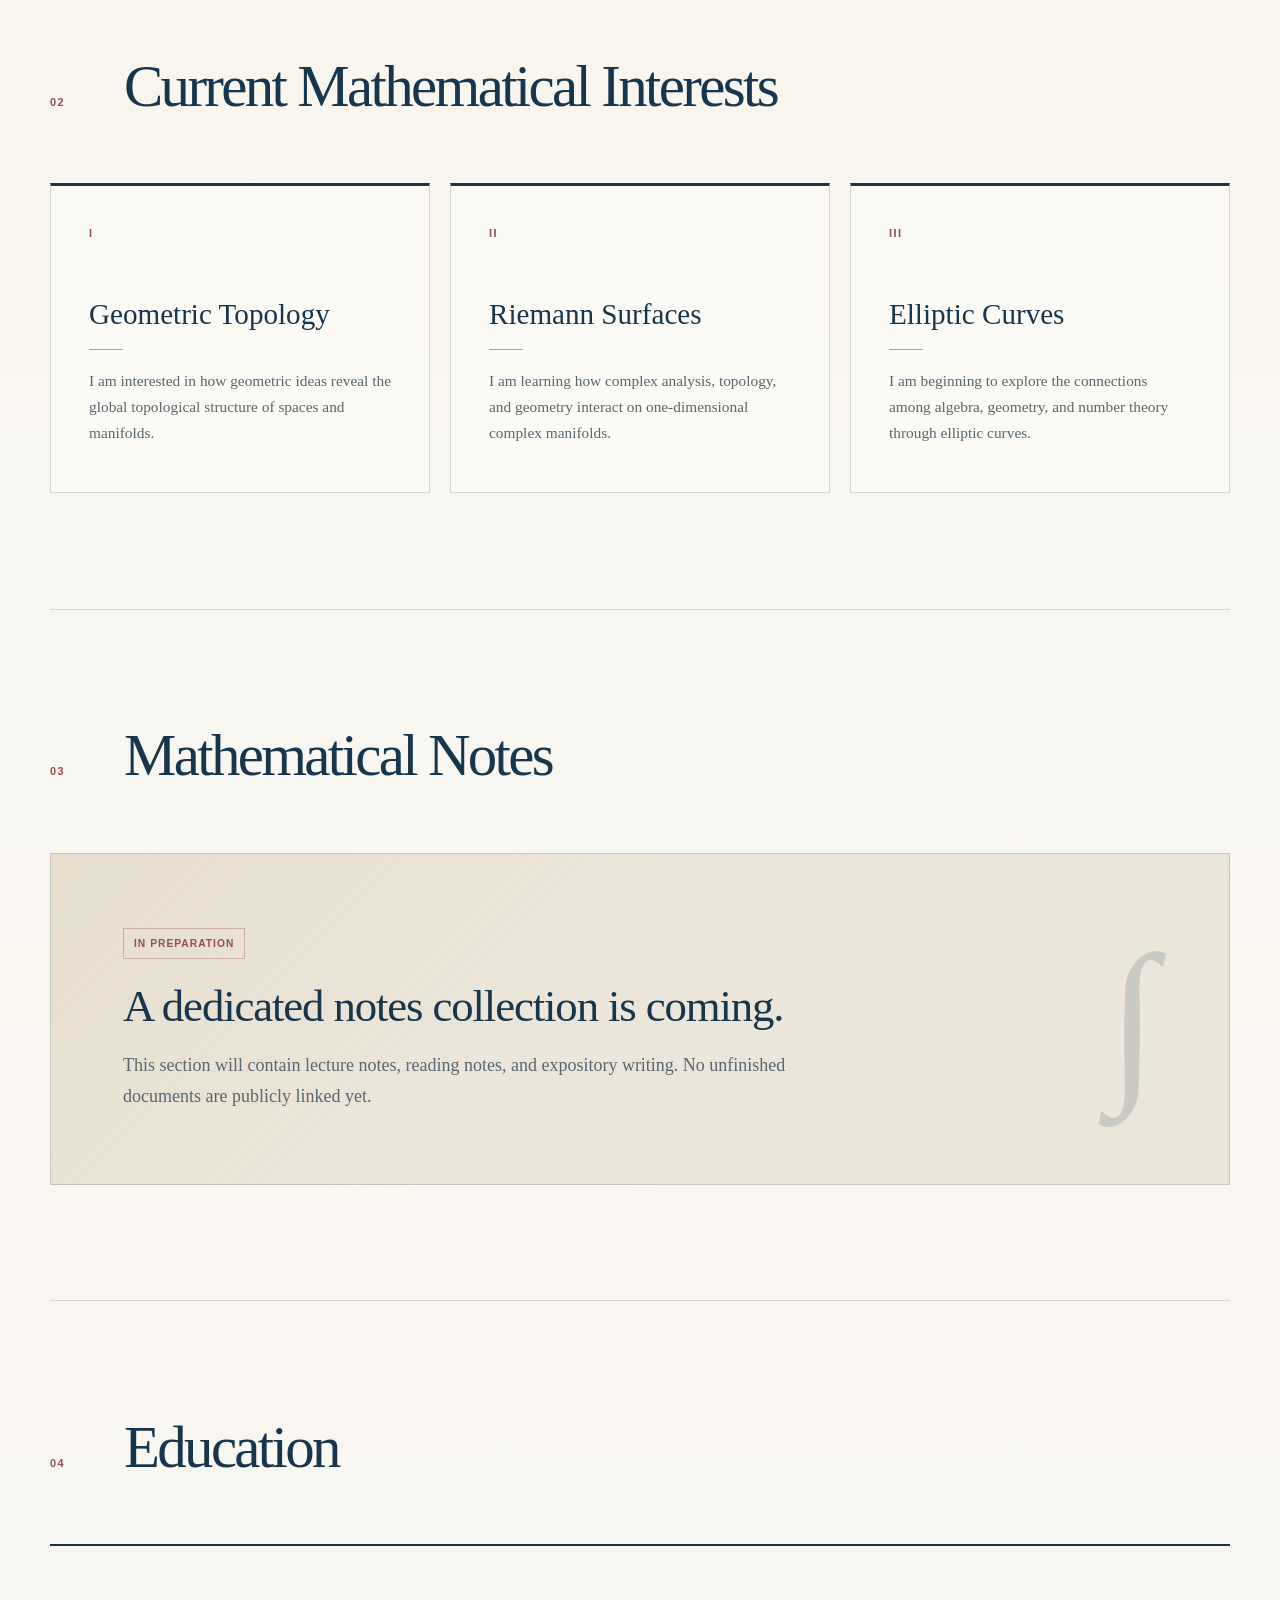
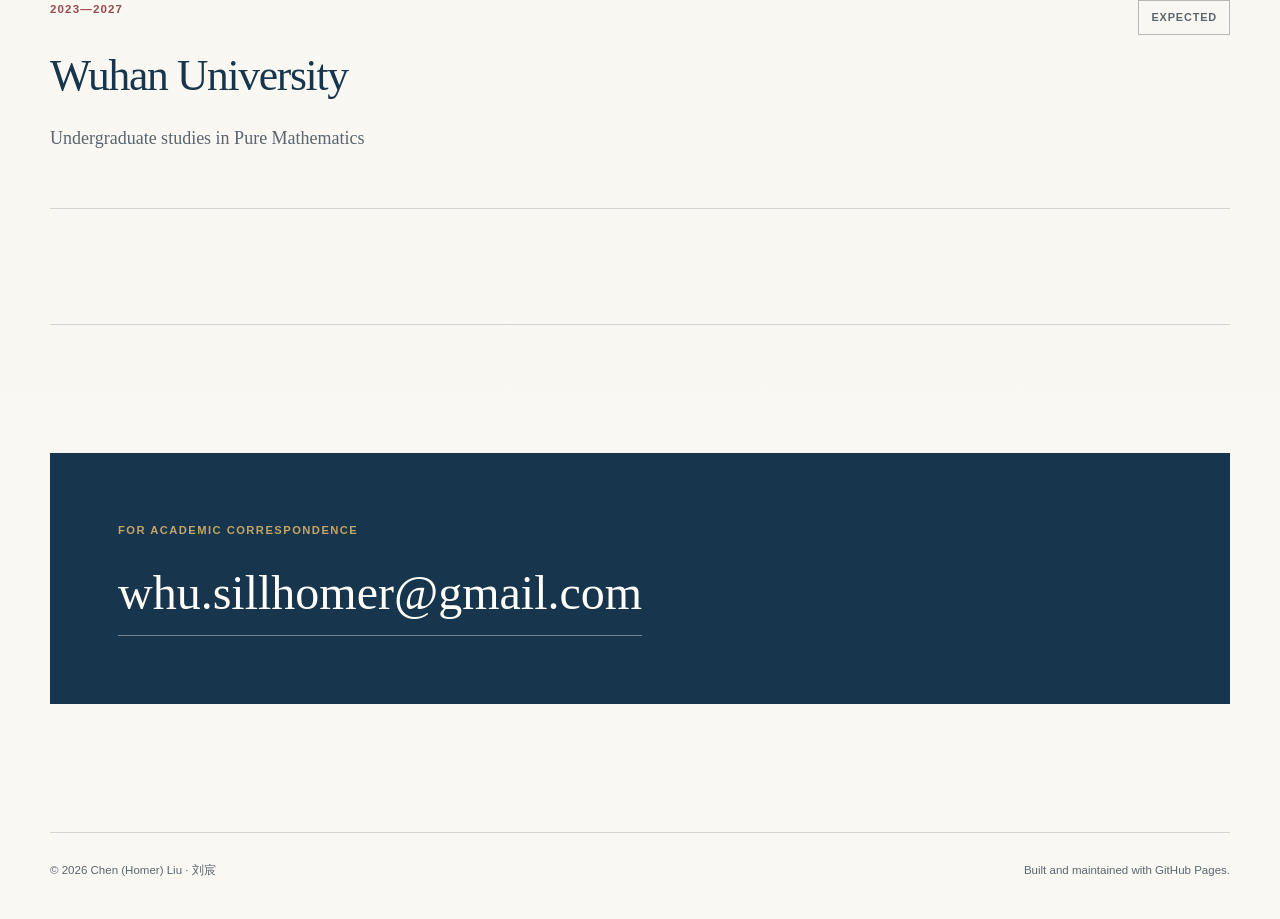
==== commit 1ddb90c9: "个人介绍的简单修改" ====
--- a/index.html
+++ b/index.html
@@ -69,8 +69,8 @@
 
         <p
           class="hero-introduction"
-          data-en="I am an undergraduate mathematics student currently exploring the meeting points of geometry, topology, complex analysis, and arithmetic."
-          data-zh="我是武汉大学数学专业本科生，目前正在探索几何、拓扑、复分析与算术之间的联系。"
+          data-en="I am an undergraduate mathematics student currently exploring the meeting points of geometry, topology, complex analysis, and number theory."
+          data-zh="我是武汉大学数学专业本科生，目前正在探索几何、拓扑、复分析与数论之间的联系。"
         >
           I am an undergraduate mathematics student currently exploring the
           meeting points of geometry, topology, complex analysis, and arithmetic.
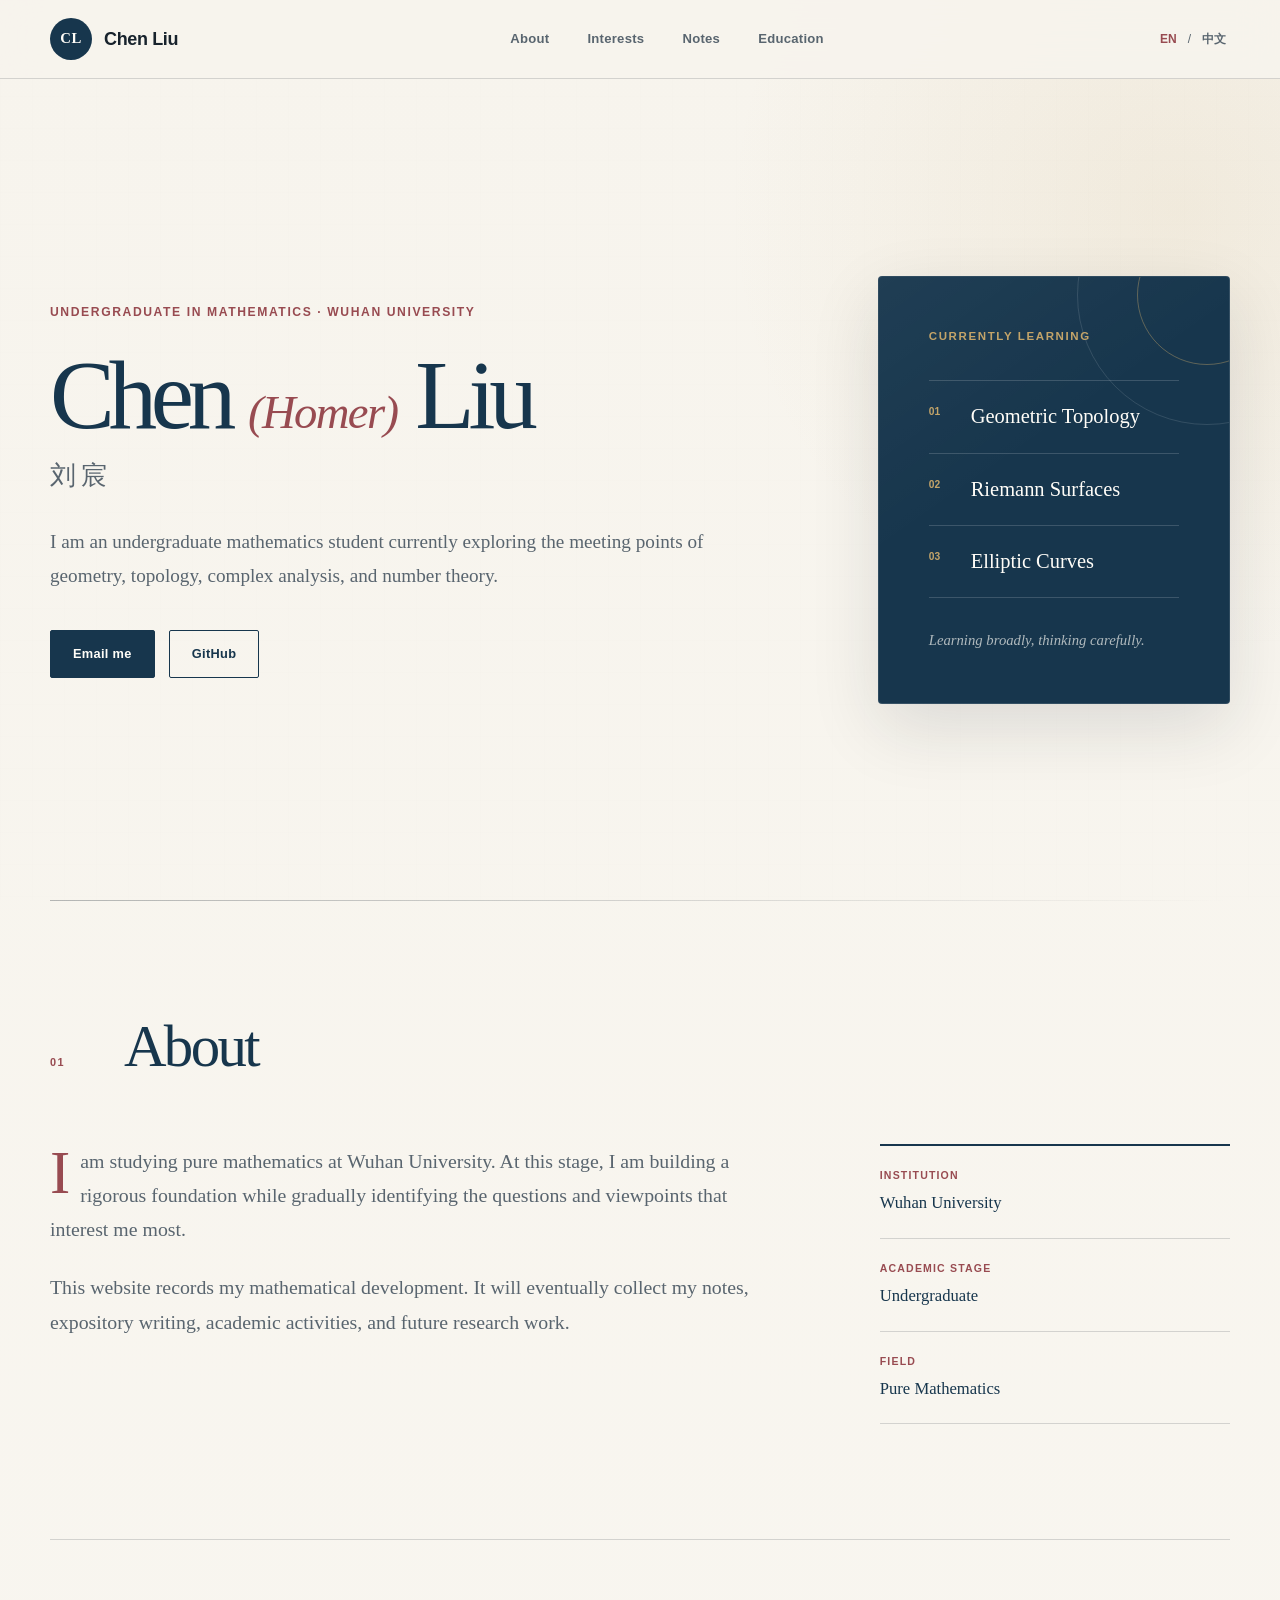
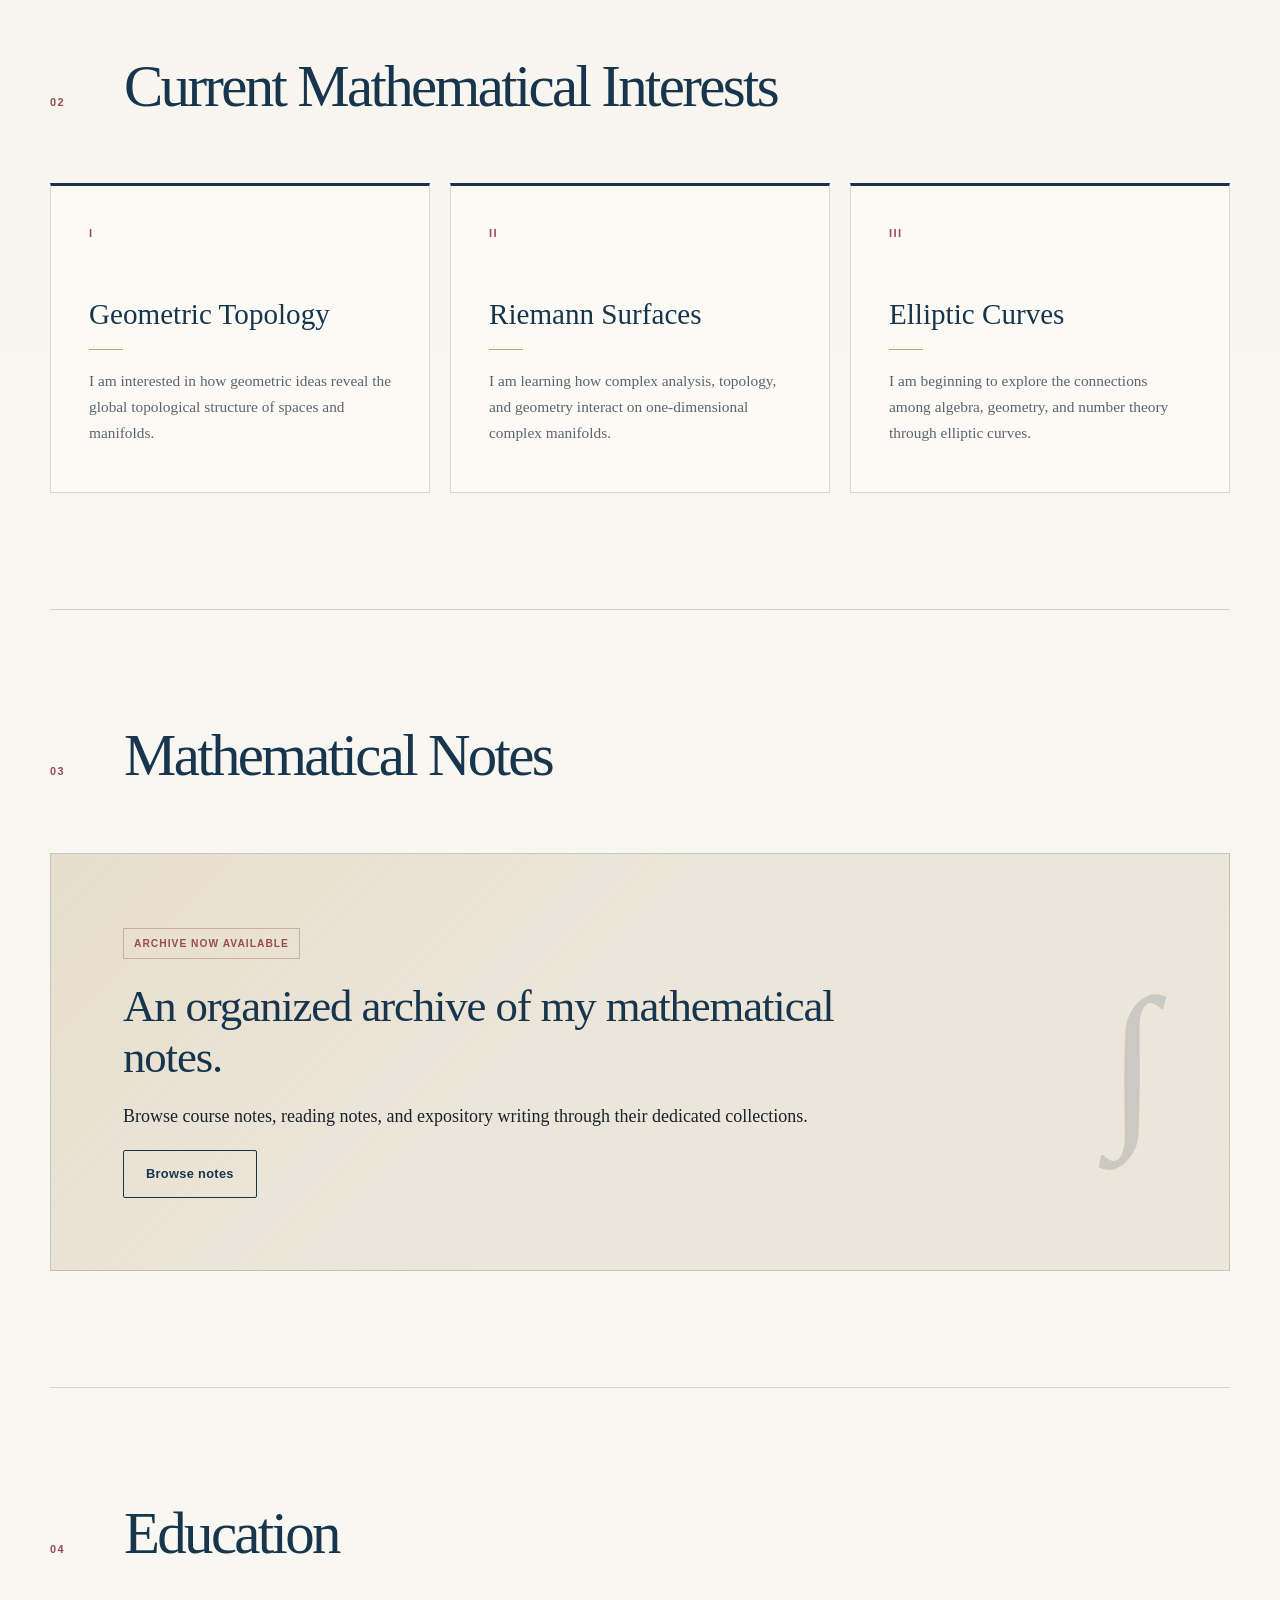
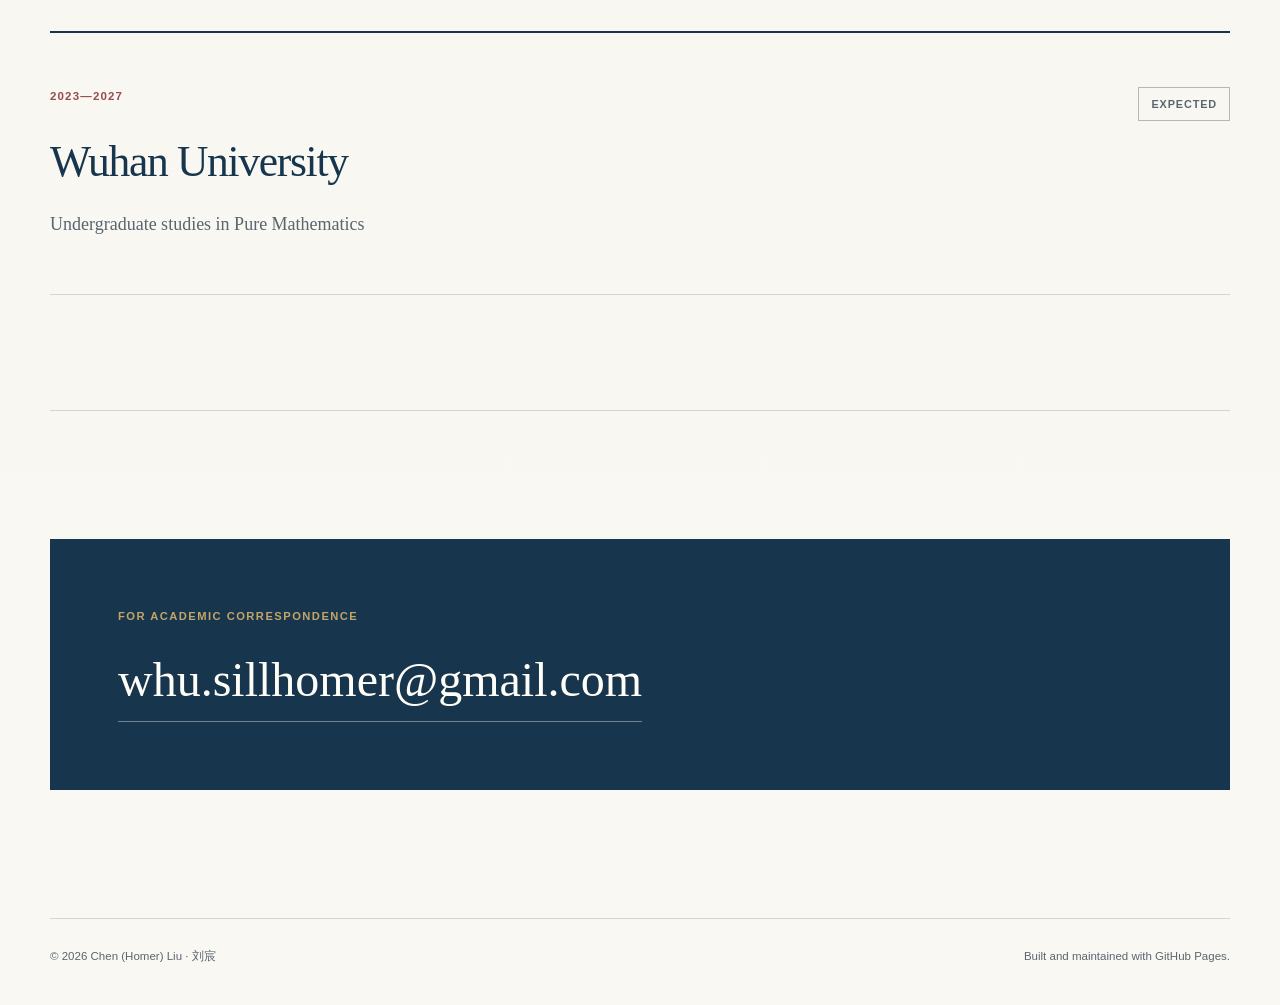
==== commit 0b430f9e: "Restructure notes archive" ====
--- a/index.html
+++ b/index.html
@@ -25,7 +25,7 @@
       <nav class="main-nav" aria-label="Main navigation">
         <a href="#about" data-en="About" data-zh="关于">About</a>
         <a href="#interests" data-en="Interests" data-zh="兴趣">Interests</a>
-        <a href="#notes" data-en="Notes" data-zh="笔记">Notes</a>
+        <a href="/notes/" data-en="Notes" data-zh="笔记">Notes</a>
         <a href="#education" data-en="Education" data-zh="教育">Education</a>
       </nav>
 
@@ -240,36 +240,53 @@
       </div>
     </section>
 
-    <section class="content-section" id="notes">
-      <div class="section-heading">
-        <span class="section-number">03</span>
-        <h2 data-en="Mathematical Notes" data-zh="数学笔记">
-          Mathematical Notes
-        </h2>
-      </div>
-
-      <div class="notes-placeholder">
-        <div>
-          <p class="status" data-en="In preparation" data-zh="整理中">
-            In preparation
-          </p>
-          <h3
-            data-en="A dedicated notes collection is coming."
-            data-zh="数学笔记专区正在准备中。"
-          >
-            A dedicated notes collection is coming.
-          </h3>
-          <p
-            data-en="This section will contain lecture notes, reading notes, and expository writing. No unfinished documents are publicly linked yet."
-            data-zh="这里将用于整理课程笔记、读书笔记与综述文章。目前暂不公开尚未完成的文档。"
-          >
-            This section will contain lecture notes, reading notes, and
-            expository writing. No unfinished documents are publicly linked yet.
-          </p>
-        </div>
-        <span class="notes-symbol" aria-hidden="true">∫</span>
-      </div>
-    </section>
+<section class="content-section" id="notes">
+  <div class="section-heading">
+    <span class="section-number">03</span>
+
+    <h2 data-en="Mathematical Notes" data-zh="数学笔记">
+      Mathematical Notes
+    </h2>
+  </div>
+
+  <div class="notes-placeholder">
+    <div>
+      <p
+        class="status"
+        data-en="Archive now available"
+        data-zh="笔记档案已开放"
+      >
+        Archive now available
+      </p>
+
+      <h3
+        data-en="An organized archive of my mathematical notes."
+        data-zh="分类整理的个人数学笔记档案。"
+      >
+        An organized archive of my mathematical notes.
+      </h3>
+
+      <p
+        data-en="Browse course notes, reading notes, and expository writing through their dedicated collections."
+        data-zh="你可以按课程笔记、读书笔记与综述写作三个分类浏览相关项目。"
+      >
+        Browse course notes, reading notes, and expository writing
+        through their dedicated collections.
+      </p>
+
+      <a
+        class="secondary-link"
+        href="/notes/"
+        data-en="Browse notes"
+        data-zh="浏览笔记"
+      >
+        Browse notes
+      </a>
+    </div>
+
+    <span class="notes-symbol" aria-hidden="true">∫</span>
+  </div>
+</section>
 
     <section class="content-section" id="education">
       <div class="section-heading">
